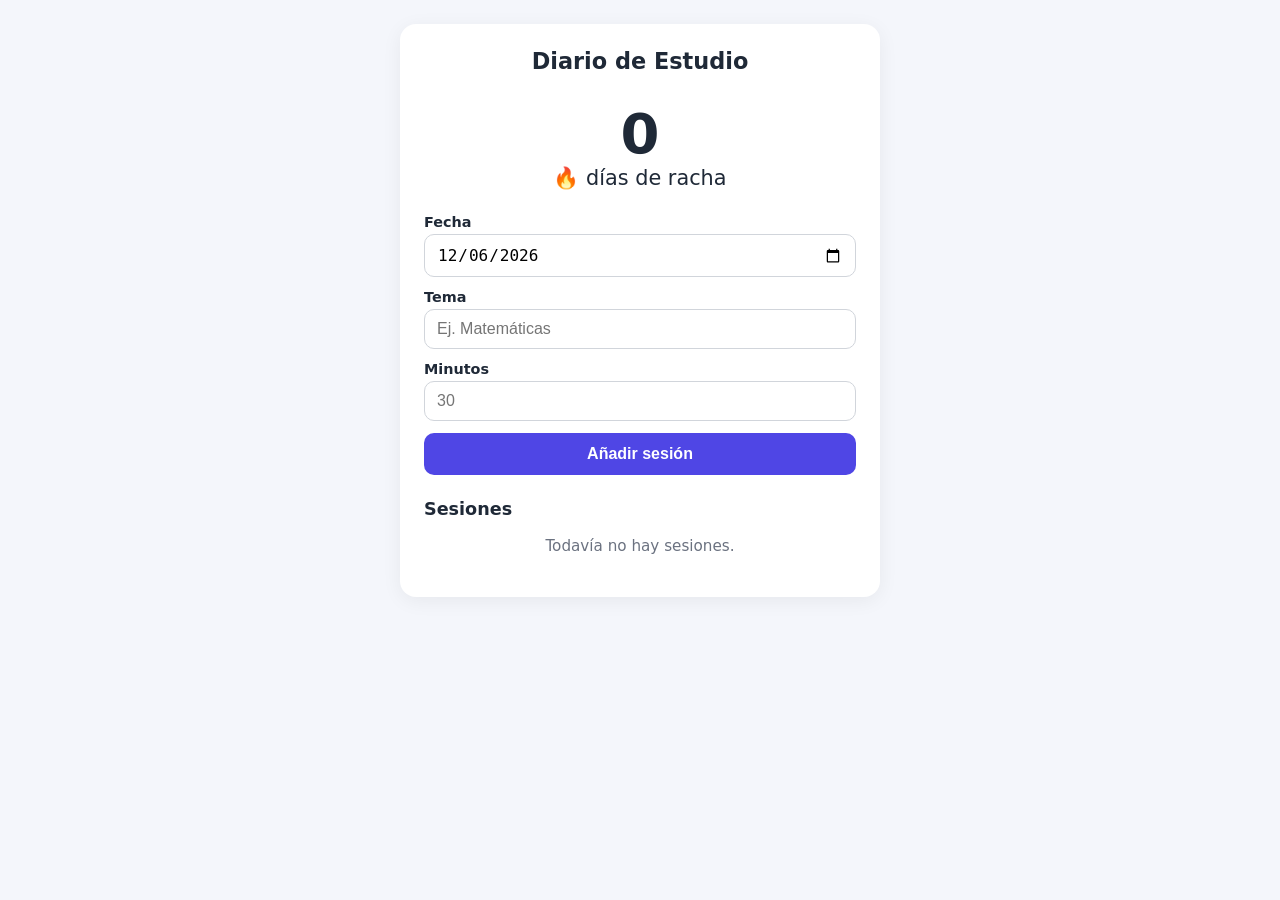
==== index.html @ f6486fbf "Initial commit" ====
<!DOCTYPE html>
<html lang="es">
<head>
  <meta charset="UTF-8" />
  <meta name="viewport" content="width=device-width, initial-scale=1.0" />
  <title>Diario de Estudio</title>
  <link rel="stylesheet" href="styles.css" />
</head>
<body>
  <main class="contenedor">
    <h1>Diario de Estudio</h1>

    <section class="racha">
      <div class="racha-numero" id="rachaNumero">0</div>
      <div class="racha-texto">🔥 <span id="rachaTexto">días de racha</span></div>
    </section>

    <form id="formulario" class="formulario">
      <label>
        Fecha
        <input type="date" id="fecha" required />
      </label>
      <label>
        Tema
        <input type="text" id="tema" required placeholder="Ej. Matemáticas" />
      </label>
      <label>
        Minutos
        <input type="number" id="minutos" min="1" required placeholder="30" />
      </label>
      <button type="submit">Añadir sesión</button>
    </form>

    <section>
      <h2>Sesiones</h2>
      <ul id="listaSesiones" class="lista"></ul>
    </section>
  </main>

  <script src="app.js"></script>
</body>
</html>
---- styles.css ----
* {
  box-sizing: border-box;
  margin: 0;
  padding: 0;
}

body {
  font-family: system-ui, -apple-system, "Segoe UI", sans-serif;
  background: #f4f6fb;
  color: #1f2937;
  padding: 24px 16px;
}

.contenedor {
  max-width: 480px;
  margin: 0 auto;
  background: #ffffff;
  border-radius: 16px;
  padding: 24px;
  box-shadow: 0 4px 20px rgba(0, 0, 0, 0.06);
}

h1 {
  font-size: 1.4rem;
  text-align: center;
  margin-bottom: 16px;
}

.racha {
  text-align: center;
  padding: 16px 0 24px;
}

.racha-numero {
  font-size: 3.5rem;
  font-weight: 800;
  line-height: 1;
}

.racha-texto {
  font-size: 1.3rem;
  margin-top: 4px;
}

.formulario {
  display: flex;
  flex-direction: column;
  gap: 12px;
  margin-bottom: 24px;
}

.formulario label {
  display: flex;
  flex-direction: column;
  gap: 4px;
  font-size: 0.9rem;
  font-weight: 600;
}

.formulario input {
  padding: 10px 12px;
  border: 1px solid #d1d5db;
  border-radius: 10px;
  font-size: 1rem;
}

.formulario button {
  padding: 12px;
  border: none;
  border-radius: 10px;
  background: #4f46e5;
  color: #ffffff;
  font-size: 1rem;
  font-weight: 700;
  cursor: pointer;
}

.formulario button:active {
  background: #4338ca;
}

h2 {
  font-size: 1.1rem;
  margin-bottom: 8px;
}

.lista {
  list-style: none;
}

.lista li {
  display: flex;
  justify-content: space-between;
  padding: 10px 12px;
  border-radius: 10px;
  background: #f9fafb;
  margin-bottom: 8px;
  font-size: 0.95rem;
}

.lista .vacio {
  background: none;
  color: #6b7280;
  justify-content: center;
}
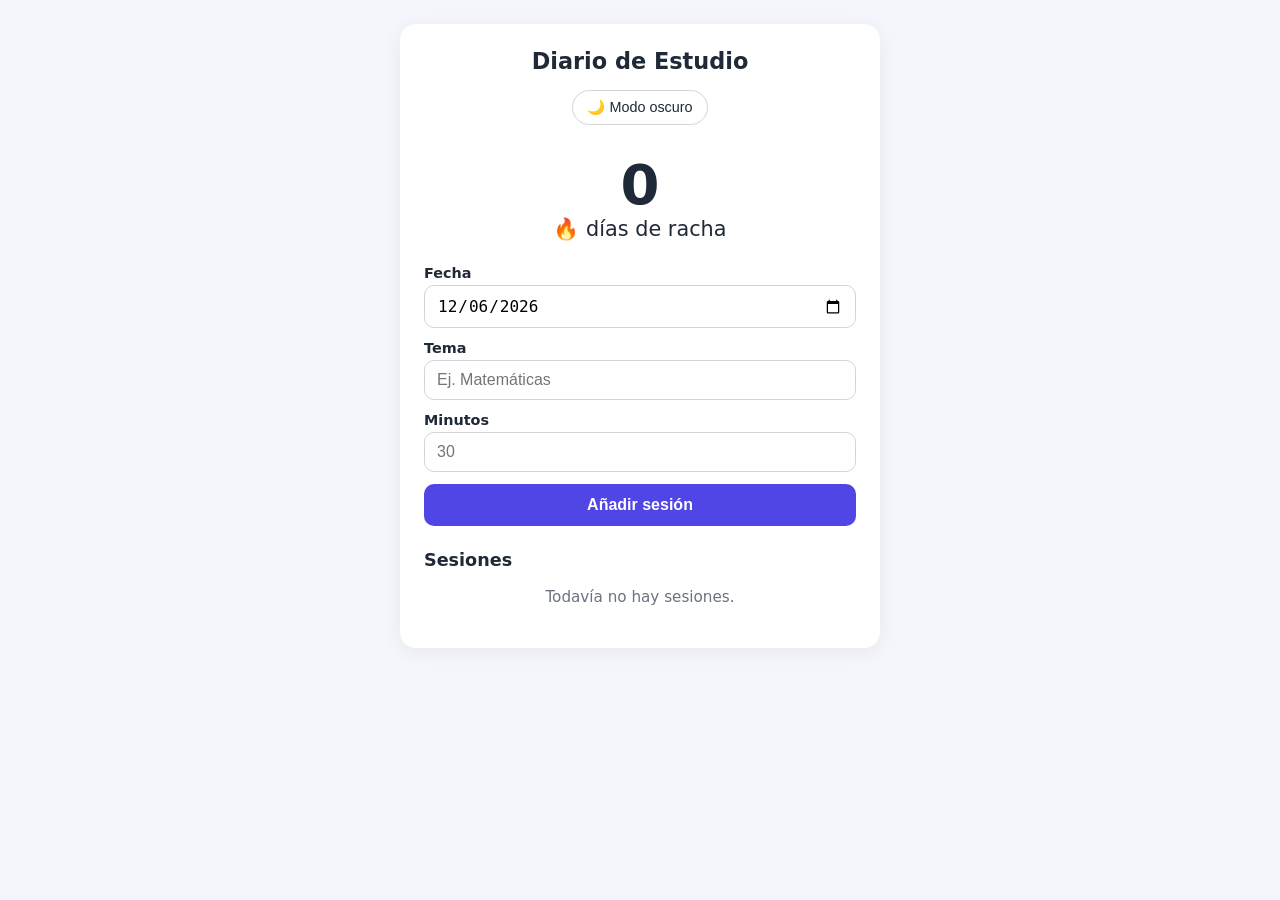
==== commit f3748da7: "toogle" ====
--- a/index.html
+++ b/index.html
@@ -9,6 +9,7 @@
 <body>
   <main class="contenedor">
     <h1>Diario de Estudio</h1>
+    <button id="toggleTema" class="toggle-tema" type="button">🌙 Modo oscuro</button>
 
     <section class="racha">
       <div class="racha-numero" id="rachaNumero">0</div>
--- a/styles.css
+++ b/styles.css
@@ -9,6 +9,47 @@
   background: #f4f6fb;
   color: #1f2937;
   padding: 24px 16px;
+}
+
+body.oscuro {
+  background: #111827;
+  color: #e5e7eb;
+}
+
+body.oscuro .contenedor {
+  background: #1f2937;
+  box-shadow: 0 4px 20px rgba(0, 0, 0, 0.4);
+}
+
+body.oscuro .formulario input {
+  background: #374151;
+  color: #e5e7eb;
+  border-color: #4b5563;
+}
+
+body.oscuro .lista li {
+  background: #374151;
+}
+
+body.oscuro .lista .vacio {
+  background: none;
+  color: #9ca3af;
+}
+
+.toggle-tema {
+  display: block;
+  margin: 0 auto 16px;
+  padding: 8px 14px;
+  border: 1px solid #d1d5db;
+  border-radius: 999px;
+  background: none;
+  color: inherit;
+  font-size: 0.9rem;
+  cursor: pointer;
+}
+
+body.oscuro .toggle-tema {
+  border-color: #4b5563;
 }
 
 .contenedor {
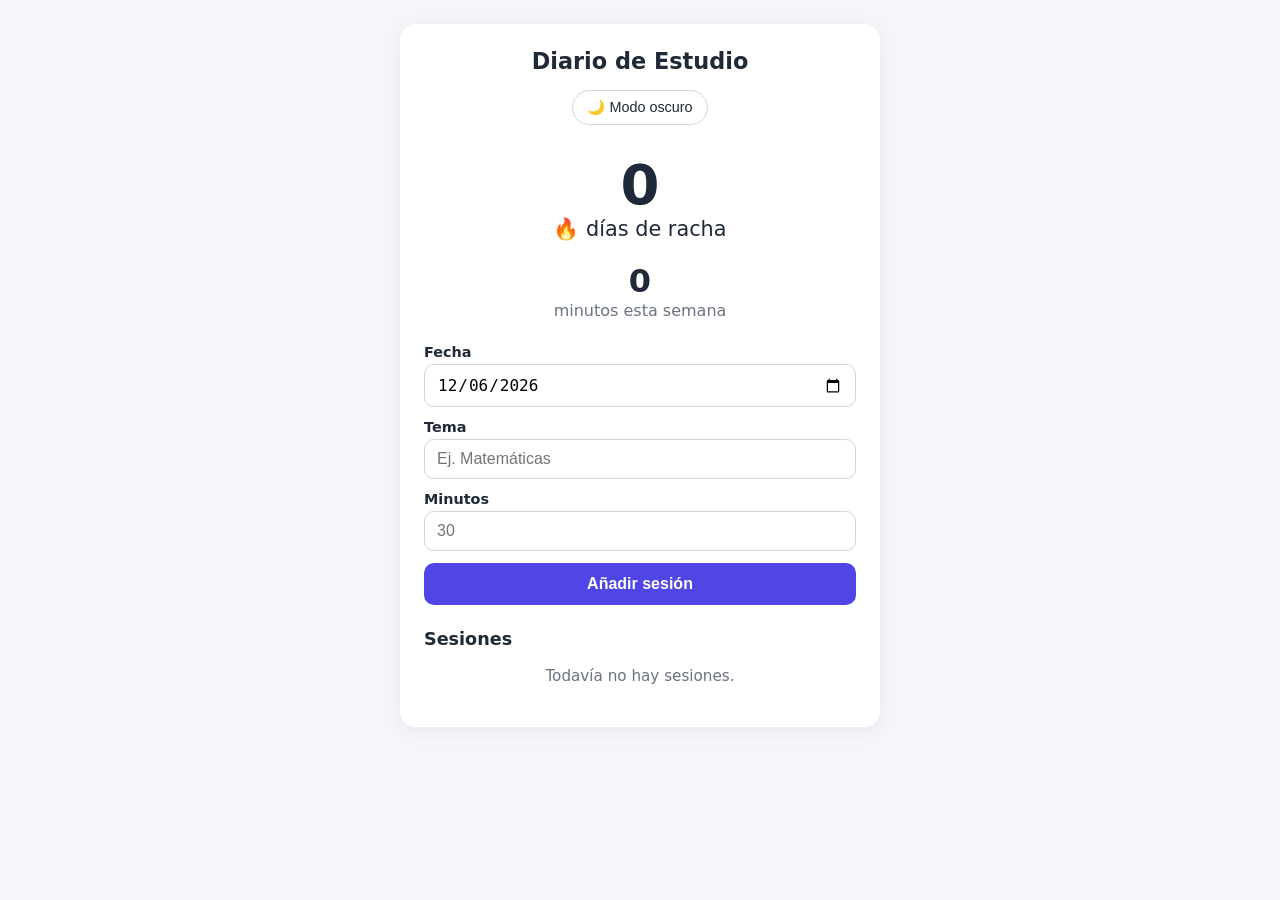
==== commit d5a3b9c9: "hidden folders" ====
--- a/index.html
+++ b/index.html
@@ -14,6 +14,11 @@
     <section class="racha">
       <div class="racha-numero" id="rachaNumero">0</div>
       <div class="racha-texto">🔥 <span id="rachaTexto">días de racha</span></div>
+    </section>
+
+    <section class="semana">
+      <div class="semana-numero" id="semanaMinutos">0</div>
+      <div class="semana-texto">minutos esta semana</div>
     </section>
 
     <form id="formulario" class="formulario">
--- a/styles.css
+++ b/styles.css
@@ -83,6 +83,27 @@
   margin-top: 4px;
 }
 
+.semana {
+  text-align: center;
+  padding: 0 0 24px;
+}
+
+.semana-numero {
+  font-size: 2rem;
+  font-weight: 800;
+  line-height: 1;
+}
+
+.semana-texto {
+  font-size: 1rem;
+  margin-top: 4px;
+  color: #6b7280;
+}
+
+body.oscuro .semana-texto {
+  color: #9ca3af;
+}
+
 .formulario {
   display: flex;
   flex-direction: column;
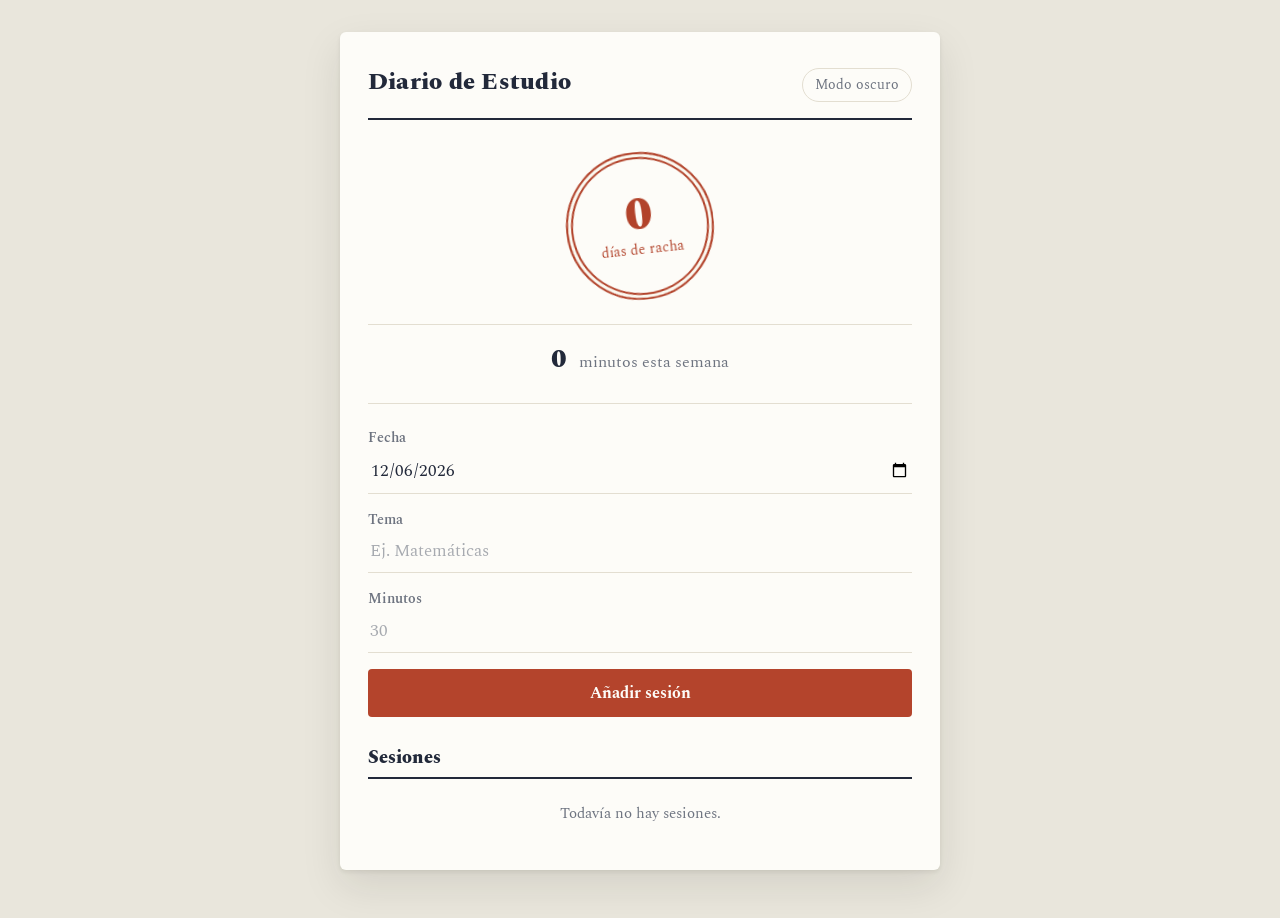
==== commit fd4b544e: "new skiils" ====
--- a/index.html
+++ b/index.html
@@ -4,21 +4,31 @@
   <meta charset="UTF-8" />
   <meta name="viewport" content="width=device-width, initial-scale=1.0" />
   <title>Diario de Estudio</title>
+  <link rel="preconnect" href="https://fonts.googleapis.com" />
+  <link rel="preconnect" href="https://fonts.gstatic.com" crossorigin />
+  <link
+    href="https://fonts.googleapis.com/css2?family=Spectral:wght@400;600;800&display=swap"
+    rel="stylesheet"
+  />
   <link rel="stylesheet" href="styles.css" />
 </head>
 <body>
-  <main class="contenedor">
-    <h1>Diario de Estudio</h1>
-    <button id="toggleTema" class="toggle-tema" type="button">🌙 Modo oscuro</button>
+  <main class="hoja">
+    <header class="cabecera">
+      <h1>Diario de Estudio</h1>
+      <button id="toggleTema" class="toggle-tema" type="button">Modo oscuro</button>
+    </header>
 
-    <section class="racha">
-      <div class="racha-numero" id="rachaNumero">0</div>
-      <div class="racha-texto">🔥 <span id="rachaTexto">días de racha</span></div>
+    <section class="racha" aria-live="polite">
+      <div class="sello" id="sello">
+        <span class="sello-numero" id="rachaNumero">0</span>
+        <span class="sello-texto" id="rachaTexto">días de racha</span>
+      </div>
     </section>
 
     <section class="semana">
-      <div class="semana-numero" id="semanaMinutos">0</div>
-      <div class="semana-texto">minutos esta semana</div>
+      <strong id="semanaMinutos">0</strong>
+      <span>minutos esta semana</span>
     </section>
 
     <form id="formulario" class="formulario">
--- a/styles.css
+++ b/styles.css
@@ -5,145 +5,217 @@
 }
 
 body {
-  font-family: system-ui, -apple-system, "Segoe UI", sans-serif;
-  background: #f4f6fb;
-  color: #1f2937;
-  padding: 24px 16px;
+  --fondo: #e9e6dc;
+  --hoja: #fdfcf8;
+  --tinta: #22293a;
+  --tenue: #6e7480;
+  --linea: #e3ded1;
+  --sello: #b4442c;
+  --sello-hover: #93371f;
+
+  font-family: "Spectral", Georgia, "Times New Roman", serif;
+  background: var(--fondo);
+  color: var(--tinta);
+  padding: 32px 16px 48px;
+  line-height: 1.5;
 }
 
 body.oscuro {
-  background: #111827;
-  color: #e5e7eb;
-}
-
-body.oscuro .contenedor {
-  background: #1f2937;
-  box-shadow: 0 4px 20px rgba(0, 0, 0, 0.4);
-}
-
-body.oscuro .formulario input {
-  background: #374151;
-  color: #e5e7eb;
-  border-color: #4b5563;
-}
-
-body.oscuro .lista li {
-  background: #374151;
-}
-
-body.oscuro .lista .vacio {
-  background: none;
-  color: #9ca3af;
+  --fondo: #14161b;
+  --hoja: #1d2027;
+  --tinta: #e9e6da;
+  --tenue: #9a9c92;
+  --linea: #33373f;
+  --sello: #d9623f;
+  --sello-hover: #e87b58;
+}
+
+.hoja {
+  max-width: 600px;
+  margin: 0 auto;
+  background: var(--hoja);
+  border-radius: 6px;
+  padding: 32px 28px 24px;
+  box-shadow: 0 2px 4px rgba(30, 25, 15, 0.08), 0 16px 40px rgba(30, 25, 15, 0.1);
+}
+
+body.oscuro .hoja {
+  box-shadow: 0 2px 4px rgba(0, 0, 0, 0.4), 0 16px 40px rgba(0, 0, 0, 0.5);
+}
+
+/* Cabecera */
+
+.cabecera {
+  display: flex;
+  align-items: baseline;
+  justify-content: space-between;
+  gap: 16px;
+  flex-wrap: wrap;
+  padding-bottom: 16px;
+  border-bottom: 2px solid var(--tinta);
+  margin-bottom: 24px;
+}
+
+h1 {
+  font-size: 1.5rem;
+  font-weight: 800;
+  letter-spacing: 0.01em;
 }
 
 .toggle-tema {
-  display: block;
-  margin: 0 auto 16px;
-  padding: 8px 14px;
-  border: 1px solid #d1d5db;
+  padding: 6px 12px;
+  border: 1px solid var(--linea);
   border-radius: 999px;
   background: none;
-  color: inherit;
-  font-size: 0.9rem;
+  color: var(--tenue);
+  font-family: inherit;
+  font-size: 0.85rem;
   cursor: pointer;
 }
 
-body.oscuro .toggle-tema {
-  border-color: #4b5563;
-}
-
-.contenedor {
-  max-width: 480px;
-  margin: 0 auto;
-  background: #ffffff;
-  border-radius: 16px;
-  padding: 24px;
-  box-shadow: 0 4px 20px rgba(0, 0, 0, 0.06);
-}
-
-h1 {
-  font-size: 1.4rem;
-  text-align: center;
-  margin-bottom: 16px;
-}
+.toggle-tema:hover {
+  color: var(--tinta);
+  border-color: var(--tinta);
+}
+
+/* Sello de racha */
 
 .racha {
   text-align: center;
-  padding: 16px 0 24px;
-}
-
-.racha-numero {
-  font-size: 3.5rem;
+  padding: 8px 0 24px;
+}
+
+.sello {
+  display: inline-flex;
+  flex-direction: column;
+  align-items: center;
+  justify-content: center;
+  width: 148px;
+  height: 148px;
+  border: 2px solid var(--sello);
+  border-radius: 50%;
+  box-shadow: inset 0 0 0 3px var(--hoja), inset 0 0 0 5px var(--sello);
+  color: var(--sello);
+  transform: rotate(-6deg);
+  mix-blend-mode: multiply;
+  animation: estampar 0.45s cubic-bezier(0.2, 0.9, 0.3, 1.2) both;
+}
+
+body.oscuro .sello {
+  mix-blend-mode: normal;
+}
+
+@keyframes estampar {
+  from {
+    transform: rotate(-6deg) scale(1.6);
+    opacity: 0;
+  }
+  to {
+    transform: rotate(-6deg) scale(1);
+    opacity: 1;
+  }
+}
+
+.sello-numero {
+  font-size: 2.9rem;
   font-weight: 800;
   line-height: 1;
 }
 
-.racha-texto {
-  font-size: 1.3rem;
-  margin-top: 4px;
-}
+.sello-texto {
+  font-size: 0.85rem;
+  margin-top: 2px;
+  text-align: center;
+  padding: 0 12px;
+}
+
+/* Semana */
 
 .semana {
   text-align: center;
-  padding: 0 0 24px;
-}
-
-.semana-numero {
-  font-size: 2rem;
-  font-weight: 800;
-  line-height: 1;
-}
-
-.semana-texto {
-  font-size: 1rem;
-  margin-top: 4px;
-  color: #6b7280;
-}
-
-body.oscuro .semana-texto {
-  color: #9ca3af;
-}
+  padding: 16px 0 24px;
+  border-top: 1px solid var(--linea);
+  border-bottom: 1px solid var(--linea);
+  margin-bottom: 24px;
+}
+
+.semana strong {
+  font-size: 1.6rem;
+  font-weight: 800;
+  margin-right: 8px;
+}
+
+.semana span {
+  color: var(--tenue);
+}
+
+/* Formulario */
 
 .formulario {
   display: flex;
   flex-direction: column;
-  gap: 12px;
-  margin-bottom: 24px;
+  gap: 16px;
+  margin-bottom: 28px;
 }
 
 .formulario label {
   display: flex;
   flex-direction: column;
-  gap: 4px;
-  font-size: 0.9rem;
+  gap: 2px;
+  font-size: 0.85rem;
   font-weight: 600;
+  color: var(--tenue);
 }
 
 .formulario input {
-  padding: 10px 12px;
-  border: 1px solid #d1d5db;
-  border-radius: 10px;
-  font-size: 1rem;
+  padding: 6px 2px 8px;
+  border: none;
+  border-bottom: 1.5px solid var(--linea);
+  border-radius: 0;
+  background: transparent;
+  color: var(--tinta);
+  font-family: inherit;
+  font-size: 1.05rem;
+}
+
+.formulario input:focus {
+  outline: none;
+  border-bottom-color: var(--sello);
+}
+
+.formulario input::placeholder {
+  color: var(--tenue);
+  opacity: 0.6;
 }
 
 .formulario button {
   padding: 12px;
   border: none;
-  border-radius: 10px;
-  background: #4f46e5;
-  color: #ffffff;
+  border-radius: 4px;
+  background: var(--sello);
+  color: #fdfcf8;
+  font-family: inherit;
   font-size: 1rem;
   font-weight: 700;
   cursor: pointer;
 }
 
+.formulario button:hover {
+  background: var(--sello-hover);
+}
+
 .formulario button:active {
-  background: #4338ca;
-}
+  transform: translateY(1px);
+}
+
+/* Lista */
 
 h2 {
   font-size: 1.1rem;
-  margin-bottom: 8px;
+  font-weight: 800;
+  margin-bottom: 4px;
+  padding-bottom: 6px;
+  border-bottom: 2px solid var(--tinta);
 }
 
 .lista {
@@ -153,15 +225,39 @@
 .lista li {
   display: flex;
   justify-content: space-between;
-  padding: 10px 12px;
-  border-radius: 10px;
-  background: #f9fafb;
-  margin-bottom: 8px;
+  gap: 16px;
+  padding: 10px 2px;
+  border-bottom: 1px solid var(--linea);
   font-size: 0.95rem;
 }
 
+.lista li strong {
+  font-weight: 800;
+  white-space: nowrap;
+}
+
 .lista .vacio {
-  background: none;
-  color: #6b7280;
   justify-content: center;
-}
+  border-bottom: none;
+  color: var(--tenue);
+  padding: 20px 0;
+}
+
+/* Accesibilidad */
+
+:focus-visible {
+  outline: 2px solid var(--sello);
+  outline-offset: 2px;
+}
+
+@media (prefers-reduced-motion: reduce) {
+  .sello {
+    animation: none;
+  }
+}
+
+@media (max-width: 480px) {
+  .hoja {
+    padding: 24px 18px 20px;
+  }
+}
